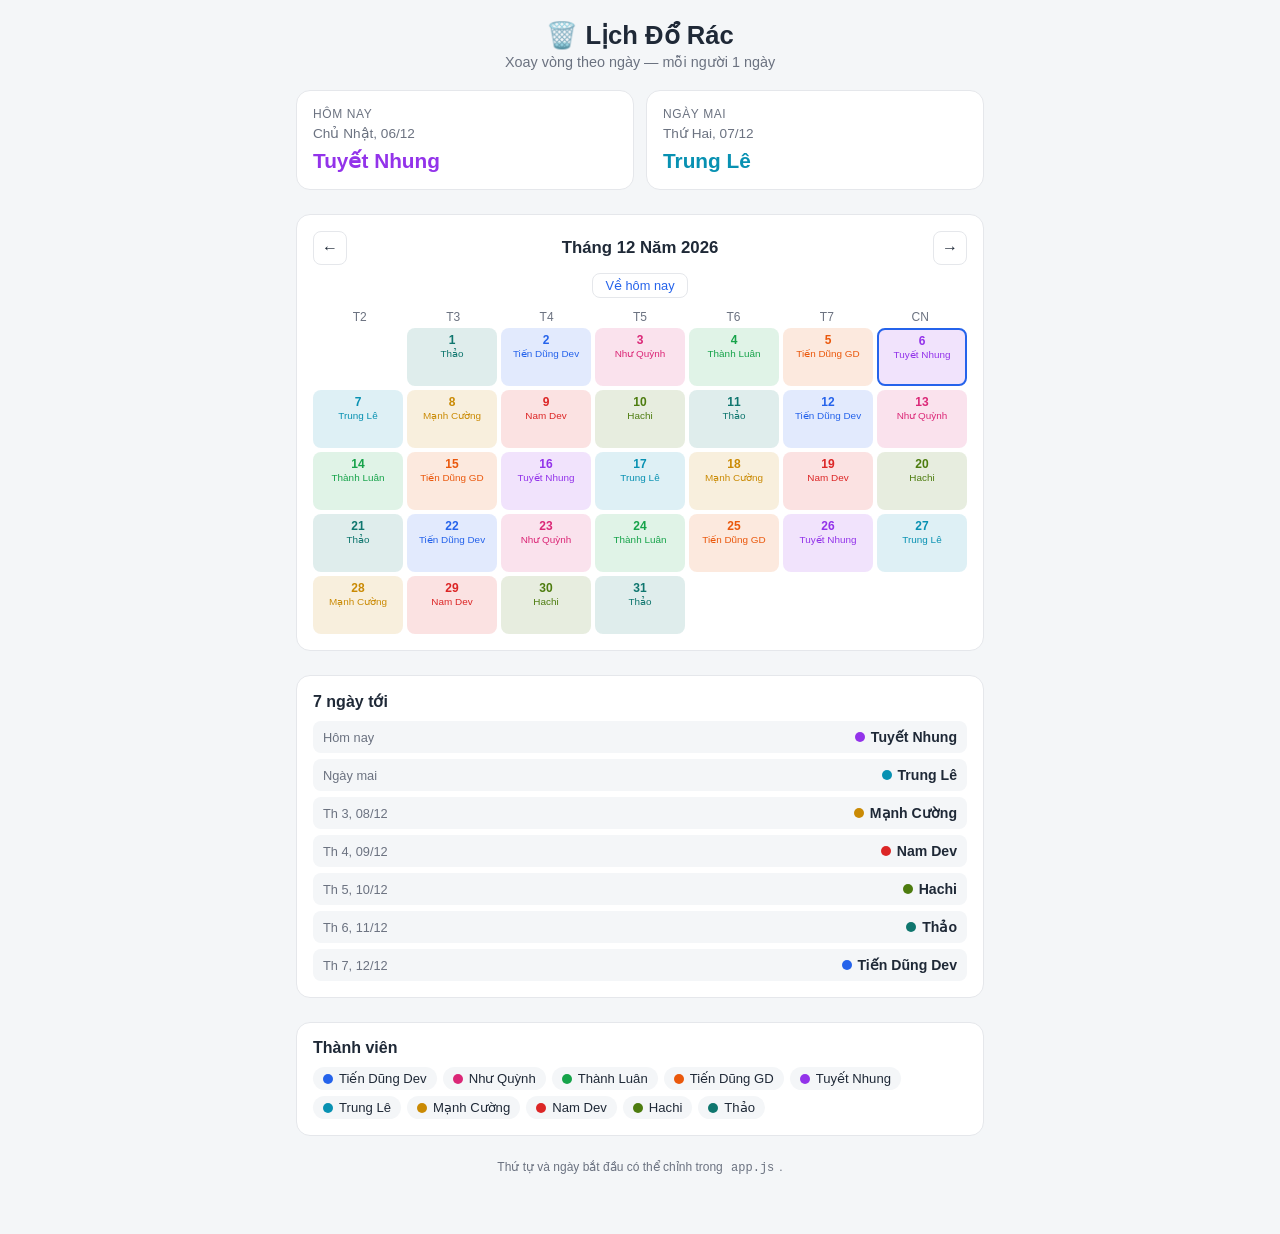
==== index.html @ aa927a3e "Add trash duty rotation website and daily Discord notifier Static site computes today's assignee fro" ====
<!DOCTYPE html>
<html lang="vi">
<head>
<meta charset="UTF-8">
<meta name="viewport" content="width=device-width, initial-scale=1.0">
<title>Lịch Đổ Rác</title>
<link rel="stylesheet" href="style.css">
</head>
<body>
  <div class="app">
    <header class="header">
      <h1>🗑️ Lịch Đổ Rác</h1>
      <p class="subtitle">Xoay vòng theo ngày &mdash; mỗi người 1 ngày</p>
    </header>

    <section class="today-card" id="todayCard">
      <div class="today-block">
        <span class="today-label">Hôm nay</span>
        <span class="today-date" id="todayDate"></span>
        <span class="today-person" id="todayPerson"></span>
      </div>
      <div class="tomorrow-block">
        <span class="today-label">Ngày mai</span>
        <span class="today-date" id="tomorrowDate"></span>
        <span class="today-person" id="tomorrowPerson"></span>
      </div>
    </section>

    <section class="calendar-section">
      <div class="calendar-nav">
        <button id="prevMonth" aria-label="Tháng trước">&#8592;</button>
        <h2 id="monthLabel"></h2>
        <button id="nextMonth" aria-label="Tháng sau">&#8594;</button>
      </div>
      <button id="todayBtn" class="today-btn">Về hôm nay</button>
      <div class="weekday-row">
        <span>T2</span><span>T3</span><span>T4</span><span>T5</span><span>T6</span><span>T7</span><span>CN</span>
      </div>
      <div class="calendar-grid" id="calendarGrid"></div>
    </section>

    <section class="upcoming-section">
      <h2>7 ngày tới</h2>
      <ul class="upcoming-list" id="upcomingList"></ul>
    </section>

    <section class="legend-section">
      <h2>Thành viên</h2>
      <ul class="legend-list" id="legendList"></ul>
    </section>

    <footer class="footer">
      <p>Thứ tự và ngày bắt đầu có thể chỉnh trong <code>app.js</code>.</p>
    </footer>
  </div>

  <script src="app.js"></script>
</body>
</html>
---- style.css ----
:root {
  --bg: #f4f6f8;
  --card-bg: #ffffff;
  --text: #1f2937;
  --muted: #6b7280;
  --border: #e5e7eb;
  --accent: #2563eb;
  --today-ring: #2563eb;
}

@media (prefers-color-scheme: dark) {
  :root {
    --bg: #111827;
    --card-bg: #1f2937;
    --text: #f3f4f6;
    --muted: #9ca3af;
    --border: #374151;
    --accent: #60a5fa;
    --today-ring: #60a5fa;
  }
}

* { box-sizing: border-box; }

body {
  margin: 0;
  font-family: -apple-system, BlinkMacSystemFont, "Segoe UI", Roboto, Helvetica, Arial, sans-serif;
  background: var(--bg);
  color: var(--text);
}

.app {
  max-width: 720px;
  margin: 0 auto;
  padding: 20px 16px 48px;
}

.header {
  text-align: center;
  margin-bottom: 20px;
}

.header h1 {
  margin: 0 0 4px;
  font-size: 1.6rem;
}

.subtitle {
  margin: 0;
  color: var(--muted);
  font-size: 0.9rem;
}

.today-card {
  display: flex;
  gap: 12px;
  margin-bottom: 24px;
}

.today-block, .tomorrow-block {
  flex: 1;
  background: var(--card-bg);
  border: 1px solid var(--border);
  border-radius: 14px;
  padding: 16px;
  display: flex;
  flex-direction: column;
  gap: 4px;
}

.today-label {
  font-size: 0.75rem;
  text-transform: uppercase;
  letter-spacing: 0.05em;
  color: var(--muted);
}

.today-date {
  font-size: 0.85rem;
  color: var(--muted);
}

.today-person {
  font-size: 1.3rem;
  font-weight: 700;
  margin-top: 4px;
}

.calendar-section {
  background: var(--card-bg);
  border: 1px solid var(--border);
  border-radius: 14px;
  padding: 16px;
  margin-bottom: 24px;
}

.calendar-nav {
  display: flex;
  align-items: center;
  justify-content: space-between;
}

.calendar-nav h2 {
  margin: 0;
  font-size: 1.05rem;
  text-transform: capitalize;
}

.calendar-nav button {
  background: none;
  border: 1px solid var(--border);
  border-radius: 8px;
  width: 34px;
  height: 34px;
  font-size: 1rem;
  cursor: pointer;
  color: var(--text);
}

.today-btn {
  display: block;
  margin: 8px auto 12px;
  background: none;
  border: 1px solid var(--border);
  border-radius: 8px;
  padding: 4px 12px;
  font-size: 0.8rem;
  cursor: pointer;
  color: var(--accent);
}

.weekday-row {
  display: grid;
  grid-template-columns: repeat(7, 1fr);
  text-align: center;
  font-size: 0.75rem;
  color: var(--muted);
  margin-bottom: 4px;
}

.calendar-grid {
  display: grid;
  grid-template-columns: repeat(7, 1fr);
  gap: 4px;
}

.day-cell {
  min-height: 58px;
  border-radius: 8px;
  padding: 4px;
  display: flex;
  flex-direction: column;
  align-items: center;
  justify-content: flex-start;
  gap: 2px;
  font-size: 0.7rem;
  text-align: center;
  border: 1px solid transparent;
}

.day-cell.empty {
  visibility: hidden;
}

.day-cell .day-num {
  font-size: 0.75rem;
  font-weight: 600;
}

.day-cell .day-person {
  font-size: 0.62rem;
  line-height: 1.1;
  color: inherit;
}

.day-cell.is-today {
  border-color: var(--today-ring);
  border-width: 2px;
}

.upcoming-section, .legend-section {
  background: var(--card-bg);
  border: 1px solid var(--border);
  border-radius: 14px;
  padding: 16px;
  margin-bottom: 24px;
}

.upcoming-section h2, .legend-section h2 {
  margin: 0 0 10px;
  font-size: 1rem;
}

.upcoming-list, .legend-list {
  list-style: none;
  margin: 0;
  padding: 0;
  display: flex;
  flex-direction: column;
  gap: 6px;
}

.upcoming-list li {
  display: flex;
  justify-content: space-between;
  align-items: center;
  padding: 8px 10px;
  border-radius: 8px;
  background: var(--bg);
  font-size: 0.88rem;
}

.upcoming-list .u-date {
  color: var(--muted);
  font-size: 0.8rem;
}

.upcoming-list .u-person {
  font-weight: 600;
  display: flex;
  align-items: center;
  gap: 6px;
}

.legend-list {
  flex-direction: row;
  flex-wrap: wrap;
}

.legend-list li {
  display: flex;
  align-items: center;
  gap: 6px;
  padding: 4px 10px;
  border-radius: 999px;
  background: var(--bg);
  font-size: 0.82rem;
}

.dot {
  width: 10px;
  height: 10px;
  border-radius: 50%;
  flex-shrink: 0;
}

.footer {
  text-align: center;
  color: var(--muted);
  font-size: 0.75rem;
}

.footer code {
  background: var(--bg);
  padding: 1px 5px;
  border-radius: 4px;
}

@media (max-width: 420px) {
  .today-person { font-size: 1.05rem; }
  .day-cell { min-height: 48px; }
}
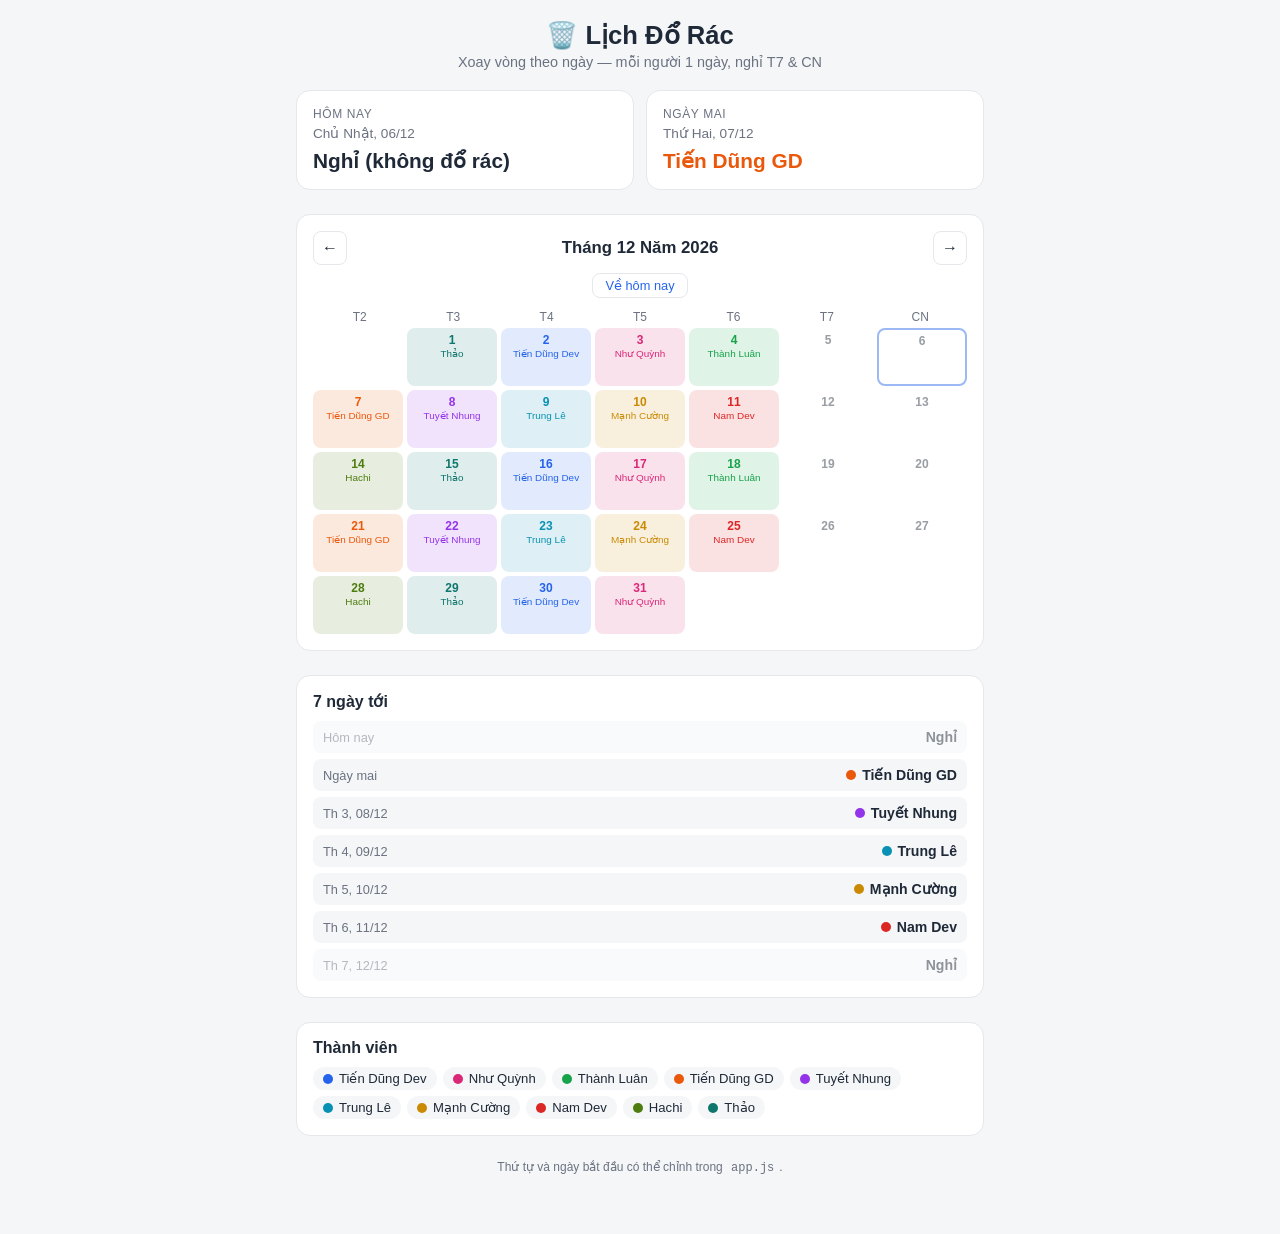
==== commit 8977b5a5: "Skip Saturday and Sunday in trash duty rotation Co-Authored-By: Claude Sonnet 5 <noreply@anthropic.c" ====
--- a/index.html
+++ b/index.html
@@ -10,7 +10,7 @@
   <div class="app">
     <header class="header">
       <h1>🗑️ Lịch Đổ Rác</h1>
-      <p class="subtitle">Xoay vòng theo ngày &mdash; mỗi người 1 ngày</p>
+      <p class="subtitle">Xoay vòng theo ngày &mdash; mỗi người 1 ngày, nghỉ T7 &amp; CN</p>
     </header>
 
     <section class="today-card" id="todayCard">
@@ -20,7 +20,7 @@
         <span class="today-person" id="todayPerson"></span>
       </div>
       <div class="tomorrow-block">
-        <span class="today-label">Ngày mai</span>
+        <span class="today-label" id="tomorrowLabel">Ngày mai</span>
         <span class="today-date" id="tomorrowDate"></span>
         <span class="today-person" id="tomorrowPerson"></span>
       </div>
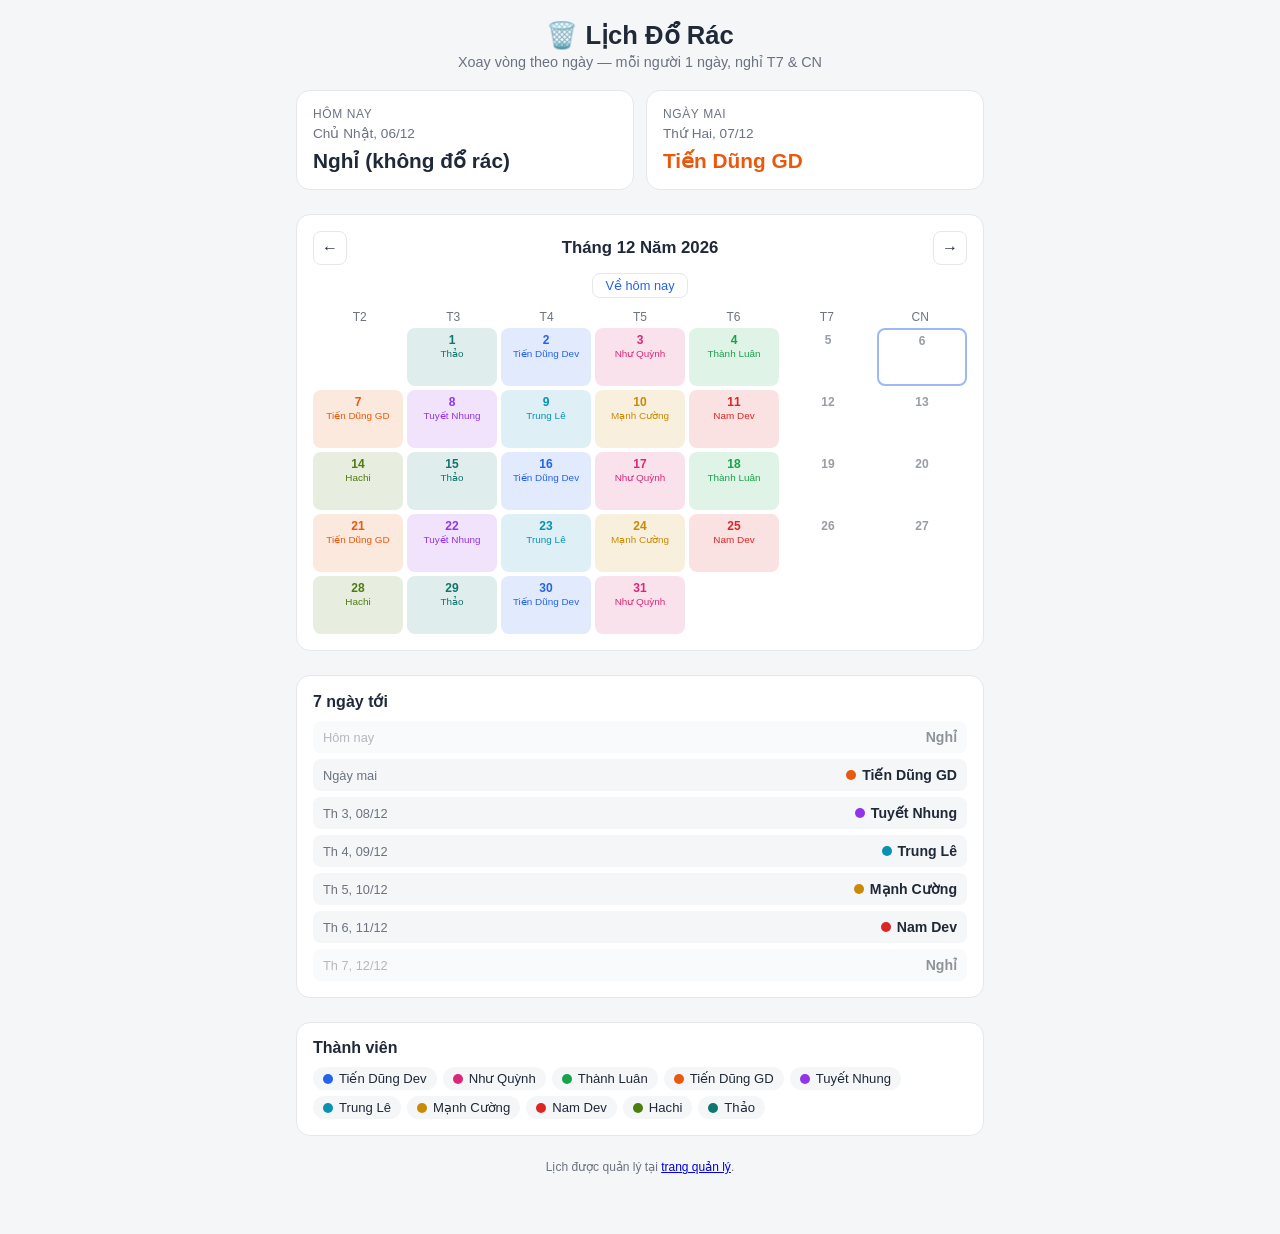
==== commit 6305fc06: "Add schedule.json, shared core logic and /cms page for overrides and manual notify Co-Authored-By: C" ====
--- a/index.html
+++ b/index.html
@@ -50,10 +50,11 @@
     </section>
 
     <footer class="footer">
-      <p>Thứ tự và ngày bắt đầu có thể chỉnh trong <code>app.js</code>.</p>
+      <p>Lịch được quản lý tại <a href="cms/">trang quản lý</a>.</p>
     </footer>
   </div>
 
+  <script src="core.js"></script>
   <script src="app.js"></script>
 </body>
 </html>
